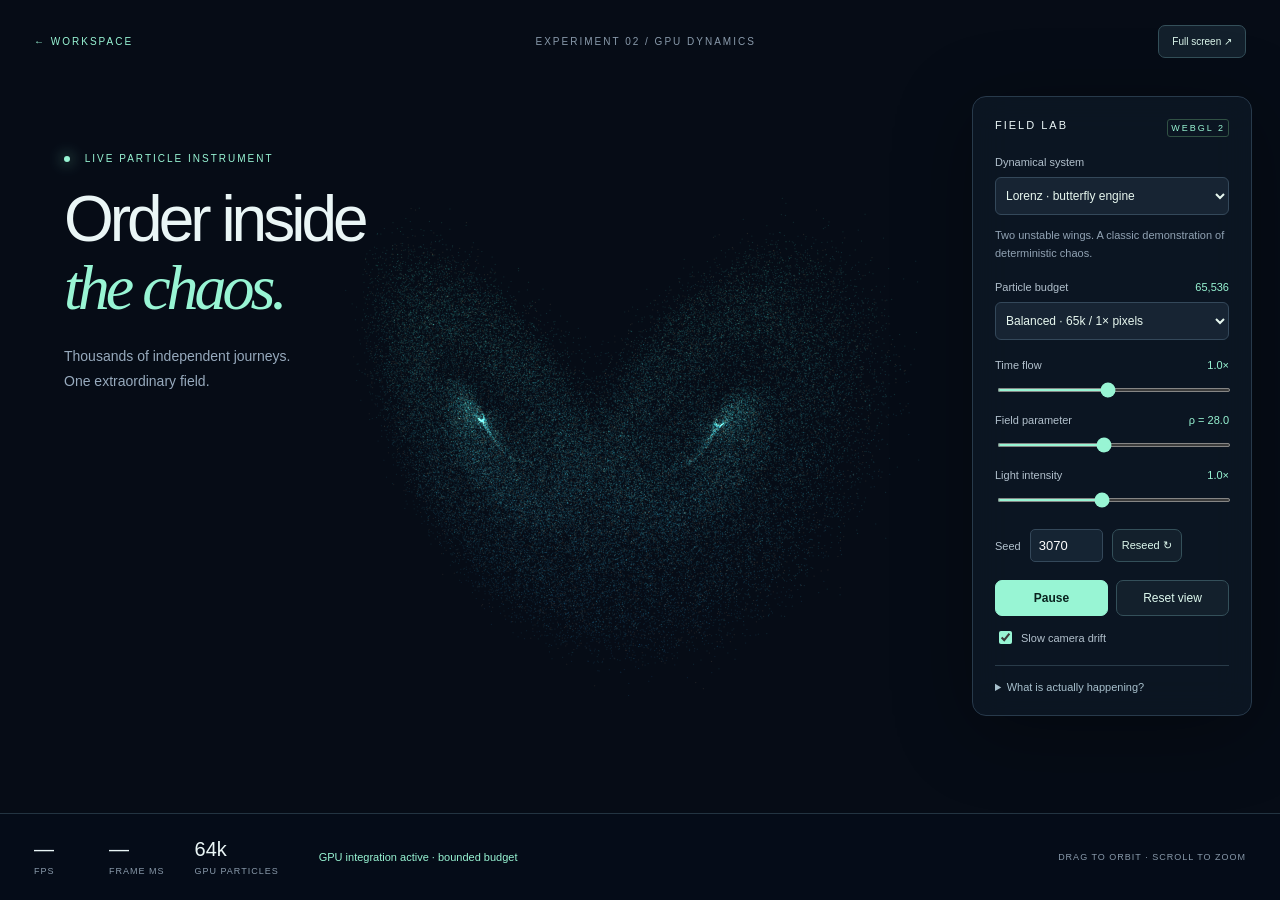
==== modules/field-lab/index.html @ cea6cc11 "Publish Explore Workspace v0.1 local-first experiments" ====
<!doctype html><html lang="en"><head><meta charset="utf-8"><meta name="viewport" content="width=device-width,initial-scale=1"><title>Field Lab · Explore Workspace</title><link rel="stylesheet" href="style.css"></head><body>
<canvas tabindex="0" id="field" aria-label="Interactive three-dimensional GPU particle attractor. Drag or use arrow keys to orbit; scroll or press plus/minus to zoom."></canvas>
<header><a href="../../index.html" target="_top">← WORKSPACE</a><span>EXPERIMENT 02 / GPU DYNAMICS</span><button id="fullscreen">Full screen ↗</button></header>
<main><div class="eyebrow"><i></i> LIVE PARTICLE INSTRUMENT</div><h1>Order inside<br><em>the chaos.</em></h1><p class="intro">Thousands of independent journeys.<br>One extraordinary field.</p></main>
<aside aria-label="Simulation controls"><div class="panel-title">FIELD LAB <span>WEBGL 2</span></div>
<label for="system">Dynamical system</label><select id="system"><option value="0">Lorenz · butterfly engine</option><option value="1">Thomas · tangled symmetry</option><option value="2">Aizawa · orbital bloom</option></select>
<p id="description">Two unstable wings. A classic demonstration of deterministic chaos.</p>
<label for="quality">Particle budget <output id="countLabel">65,536</output></label><select id="quality"><option value="32768">Quiet · 32k / 1× pixels</option><option value="65536" selected>Balanced · 65k / 1× pixels</option><option value="262144">Luminous · 262k / 1.25× pixels</option><option value="524288">Dense · 524k / 1.5× pixels</option></select>
<label for="speed">Time flow <output id="speedLabel">1.0×</output></label><input id="speed" type="range" min="0.1" max="2" step="0.1" value="1">
<label for="shape">Field parameter <output id="shapeLabel">ρ = 28.0</output></label><input id="shape" type="range" min="18" max="40" step="0.1" value="28">
<label for="glow">Light intensity <output id="glowLabel">1.0×</output></label><input id="glow" type="range" min="0.2" max="2" step="0.1" value="1">
<div class="seed-row"><label for="seed">Seed</label><input id="seed" type="number" min="1" max="999999" value="3070"><button id="reset">Reseed ↻</button></div>
<div class="actions"><button id="pause" class="primary">Pause</button><button id="camera">Reset view</button></div>
<label class="check"><input id="rotate" type="checkbox" checked> Slow camera drift</label>
<details><summary>What is actually happening?</summary><p>Position integration runs on the GPU using WebGL 2 transform feedback: two particle buffers exchange roles every step. RK2 integration, four bounded substeps per displayed frame. CPU seeds particles; it does not integrate them.</p><p>Artistic dynamical-system exploration, not CFD, an engineering simulation, or a benchmark. FPS is observed browser frame cadence, not GPU execution time. No VRAM or temperature telemetry is available here.</p><p>Budget never increases automatically. Resolution is capped at 2560 × 1440 equivalent pixels; stop or choose Quiet if your machine feels busy. Hidden tabs pause; context loss stops the lab. Reload to restore.</p></details>
</aside>
<footer><div><b id="fps">—</b><span>FPS</span></div><div><b id="frame">—</b><span>FRAME MS</span></div><div><b id="particles">65k</b><span>GPU PARTICLES</span></div><p id="status" role="status">Initializing GPU…</p><span class="gesture">DRAG TO ORBIT · SCROLL TO ZOOM</span></footer>
<div id="error" role="alert" hidden></div><script src="lab.js"></script></body></html>
---- modules/field-lab/style.css ----
:root{color-scheme:dark;--mint:#98f5d4;--muted:#899aab}*{box-sizing:border-box}body{margin:0;background:#060c16;color:#eaf6f6;font-family:Inter,Segoe UI,Arial,sans-serif;font-size:13px;overflow:hidden}canvas{position:fixed;inset:0;width:100%;height:100%;touch-action:none;cursor:grab}canvas:active{cursor:grabbing}header{position:fixed;top:0;left:0;right:0;padding:25px 34px;display:flex;align-items:center;justify-content:space-between;gap:20px;font-size:10px;letter-spacing:2px;color:var(--muted)}a{color:var(--mint);text-decoration:none}button,select,input{font:inherit}button{border:1px solid #34505a;border-radius:7px;background:#13202c;color:#def9ee;padding:10px 13px;cursor:pointer}button:hover{background:#263b45}button:focus-visible,input:focus-visible,select:focus-visible,summary:focus-visible{outline:2px solid var(--mint);outline-offset:3px}main{position:absolute;left:5%;top:17%;pointer-events:none}.eyebrow{font-size:10px;letter-spacing:2px;color:var(--mint)}i{display:inline-block;width:6px;height:6px;border-radius:50%;background:var(--mint);margin-right:10px;box-shadow:0 0 15px var(--mint)}h1{font-size:clamp(42px,5vw,76px);font-weight:450;line-height:1.06;letter-spacing:-4px;margin:22px 0}em{font-family:Georgia,serif;font-weight:400;color:var(--mint)}.intro{font-size:14px;line-height:1.8;color:#97aabd}aside{position:absolute;right:28px;top:96px;width:280px;max-height:calc(100vh - 190px);overflow:auto;padding:22px;border:1px solid #283a4b;border-radius:14px;background:#0d1724e8;box-shadow:0 15px 80px #0005;backdrop-filter:blur(18px)}.panel-title{letter-spacing:2px;font-size:11px;margin-bottom:25px}.panel-title span{float:right;font-size:9px;color:var(--mint);border:1px solid #315144;padding:3px;border-radius:3px}label{display:block;color:#b2c1cd;font-size:11px;margin:19px 0 9px}output{float:right;color:var(--mint);font-variant-numeric:tabular-nums}select{width:100%;background:#172433;color:#e7f7ef;border:1px solid #34485a;padding:10px 6px;border-radius:6px;font-size:12px}aside p{font-size:11px;line-height:1.65;color:#91a3b4}input[type=range]{width:100%;accent-color:var(--mint);height:4px}.seed-row{display:flex;align-items:center;gap:9px;margin-top:24px}.seed-row label{margin:0}.seed-row input{width:73px;background:#152433;border:1px solid #34485a;color:white;padding:8px;border-radius:5px}.seed-row button{font-size:11px;padding:9px}.actions{display:flex;gap:8px;margin:18px 0 12px}.actions button{flex:1;font-size:12px}.primary{background:var(--mint);border-color:var(--mint);color:#09221e;font-weight:600}.primary:hover{background:#bcffe7}.check{display:flex;align-items:center;gap:6px;margin-top:10px}.check input{accent-color:var(--mint)}details{border-top:1px solid #293b49;margin-top:18px;padding-top:15px}summary{cursor:pointer;font-size:11px;color:#a7c0cc}footer{position:fixed;bottom:0;left:0;right:0;padding:24px 34px;display:flex;gap:30px;align-items:center;border-top:1px solid #233441;background:#070e19d9}footer div{display:flex;flex-direction:column;gap:5px;min-width:45px}footer b{font-size:20px;font-weight:400;font-variant-numeric:tabular-nums}footer span{font-size:9px;color:var(--muted);letter-spacing:1px}footer p{font-size:11px;color:var(--mint);margin-left:10px}.gesture{margin-left:auto}#error{position:fixed;top:45%;left:25%;right:25%;padding:25px;border:1px solid #ea9e82;background:#28191a;border-radius:12px;line-height:1.6}@media(max-width:850px){main{top:110px;left:25px}h1{font-size:44px;letter-spacing:-2px}.intro{display:none}aside{width:245px;right:15px;top:85px;padding:15px}header{padding:20px}header>span{display:none}.gesture{display:none}footer{padding:16px;gap:18px}footer p{max-width:130px;font-size:10px}}@media(max-width:580px){body{overflow:auto}canvas{height:60vh}main{top:90px}h1{font-size:34px}aside{position:relative;top:auto;right:auto;margin:56vh 12px 100px;width:auto;max-height:none}header{background:#070e19b0}footer p{display:none}#error{left:10%;right:10%;top:30%}}
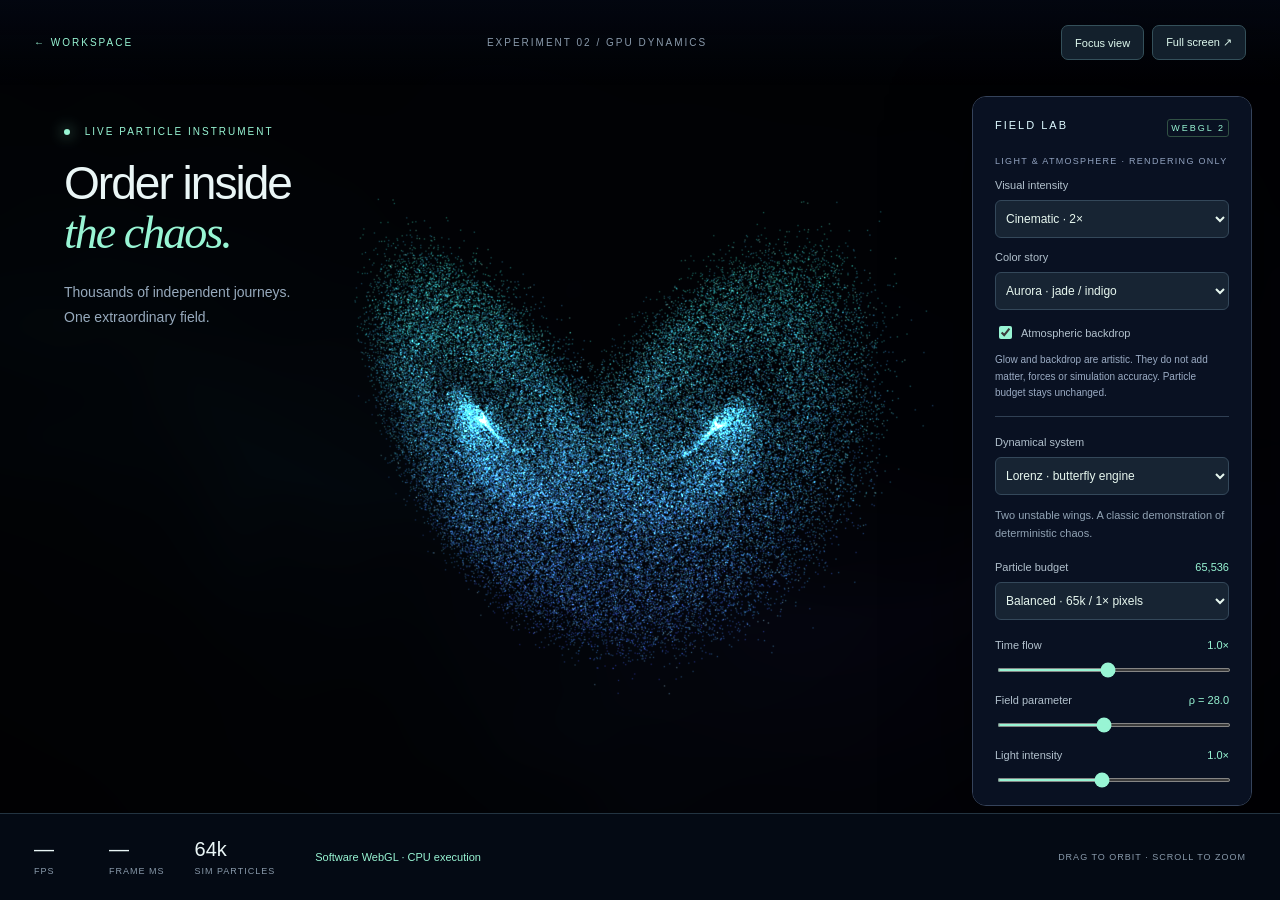
==== commit b4921c17: "Intensify GPU visuals with cinematic light, focus mode and renderer diagnostics [skip ci]" ====
--- a/modules/field-lab/index.html
+++ b/modules/field-lab/index.html
@@ -1,8 +1,9 @@
-<!doctype html><html lang="en"><head><meta charset="utf-8"><meta name="viewport" content="width=device-width,initial-scale=1"><title>Field Lab · Explore Workspace</title><link rel="stylesheet" href="style.css"></head><body>
+<!doctype html><html lang="en"><head><meta charset="utf-8"><meta name="viewport" content="width=device-width,initial-scale=1"><title>Field Lab · Explore Workspace</title><link rel="stylesheet" href="style.css"><link rel="stylesheet" href="../shared/visuals.css"></head><body>
 <canvas tabindex="0" id="field" aria-label="Interactive three-dimensional GPU particle attractor. Drag or use arrow keys to orbit; scroll or press plus/minus to zoom."></canvas>
-<header><a href="../../index.html" target="_top">← WORKSPACE</a><span>EXPERIMENT 02 / GPU DYNAMICS</span><button id="fullscreen">Full screen ↗</button></header>
+<header><a href="../../index.html" target="_top">← WORKSPACE</a><span>EXPERIMENT 02 / GPU DYNAMICS</span><div class="header-actions"><button id="focus" aria-expanded="true">Focus view</button><button id="fullscreen">Full screen ↗</button></div></header>
 <main><div class="eyebrow"><i></i> LIVE PARTICLE INSTRUMENT</div><h1>Order inside<br><em>the chaos.</em></h1><p class="intro">Thousands of independent journeys.<br>One extraordinary field.</p></main>
 <aside aria-label="Simulation controls"><div class="panel-title">FIELD LAB <span>WEBGL 2</span></div>
+<section class="visual-controls" aria-label="Presentation controls"><div class="visual-label">Light & atmosphere · rendering only</div><label for="look">Visual intensity</label><select id="look"><option value="1">Original · 1×</option><option value="2" selected>Cinematic · 2×</option></select><label for="palette">Color story</label><select id="palette"><option value="0">Aurora · jade / indigo</option><option value="1">Spectral · violet / ice</option><option value="2">Solar · copper / rose</option></select><label class="check"><input id="ambience" type="checkbox" checked> Atmospheric backdrop</label><p id="visualNote">Glow and backdrop are artistic. They do not add matter, forces or simulation accuracy. Particle budget stays unchanged.</p></section>
 <label for="system">Dynamical system</label><select id="system"><option value="0">Lorenz · butterfly engine</option><option value="1">Thomas · tangled symmetry</option><option value="2">Aizawa · orbital bloom</option></select>
 <p id="description">Two unstable wings. A classic demonstration of deterministic chaos.</p>
 <label for="quality">Particle budget <output id="countLabel">65,536</output></label><select id="quality"><option value="32768">Quiet · 32k / 1× pixels</option><option value="65536" selected>Balanced · 65k / 1× pixels</option><option value="262144">Luminous · 262k / 1.25× pixels</option><option value="524288">Dense · 524k / 1.5× pixels</option></select>
@@ -13,6 +14,8 @@
 <div class="actions"><button id="pause" class="primary">Pause</button><button id="camera">Reset view</button></div>
 <label class="check"><input id="rotate" type="checkbox" checked> Slow camera drift</label>
 <details><summary>What is actually happening?</summary><p>Position integration runs on the GPU using WebGL 2 transform feedback: two particle buffers exchange roles every step. RK2 integration, four bounded substeps per displayed frame. CPU seeds particles; it does not integrate them.</p><p>Artistic dynamical-system exploration, not CFD, an engineering simulation, or a benchmark. FPS is observed browser frame cadence, not GPU execution time. No VRAM or temperature telemetry is available here.</p><p>Budget never increases automatically. Resolution is capped at 2560 × 1440 equivalent pixels; stop or choose Quiet if your machine feels busy. Hidden tabs pause; context loss stops the lab. Reload to restore.</p></details>
+<details><summary>Which GPU is running this?</summary><p id="renderer">Checking browser renderer…</p><p id="gpuNote">The browser selects the rendering device.</p><p>On Windows, check <b>chrome://gpu</b> or <b>edge://gpu</b> for hardware-accelerated WebGL and the renderer. Task Manager → Details → GPU engine shows the browser process's active GPU. This page cannot measure GPU utilization, temperature or total VRAM.</p></details>
 </aside>
-<footer><div><b id="fps">—</b><span>FPS</span></div><div><b id="frame">—</b><span>FRAME MS</span></div><div><b id="particles">65k</b><span>GPU PARTICLES</span></div><p id="status" role="status">Initializing GPU…</p><span class="gesture">DRAG TO ORBIT · SCROLL TO ZOOM</span></footer>
-<div id="error" role="alert" hidden></div><script src="lab.js"></script></body></html>
+<footer><div><b id="fps">—</b><span>FPS</span></div><div><b id="frame">—</b><span>FRAME MS</span></div><div><b id="particles">65k</b><span>SIM PARTICLES</span></div><p id="status" role="status">Initializing GPU…</p><span class="gesture">DRAG TO ORBIT · SCROLL TO ZOOM</span></footer>
+<div id="error" role="alert" hidden></div><script src="../shared/visuals.js"></script><script src="lab.js"></script></body></html>
+
--- a/modules/shared/visuals.css
+++ b/modules/shared/visuals.css
@@ -0,0 +1,2 @@
+/* Shared exhibit controls; motion belongs to the simulation, never decorative CSS. */
+header{z-index:5;background:linear-gradient(#030712d9,transparent);gap:14px}header .header-actions{display:flex;gap:8px;letter-spacing:0}header button{font-size:11px}main{z-index:1;top:14%;max-width:330px}h1{font-size:clamp(35px,3.6vw,57px);letter-spacing:-2px}.intro,main>p{max-width:260px}aside{z-index:3;background:#0a1325ef;border-color:#35435b;box-shadow:0 22px 80px #0008}footer{z-index:4;background:#050b16e8}.visual-controls{border-bottom:1px solid #304054;padding-bottom:14px;margin-bottom:17px}.visual-controls label:first-child{margin-top:8px}.visual-controls label{margin-top:13px}.visual-controls p{margin-bottom:0}.visual-label{font-size:9px;letter-spacing:1.3px;color:#91a2bf;text-transform:uppercase}#renderer{display:block;font-family:ui-monospace,Consolas,monospace;font-size:10px;line-height:1.5;overflow-wrap:anywhere;color:#d5e3ed}#gpuNote{font-size:10px}.software-warning{color:#ffd29b!important}#visualNote{font-size:10px;color:#9bacc4}.focus-mode aside,.focus-mode main,.focus-mode footer{display:none}.focus-mode canvas{height:100svh!important}.focus-mode header{background:linear-gradient(#030712b8,transparent)}.focus-mode header>span{display:none}#error{z-index:7}body[data-look="2"] .panel-title{color:#ddf9ff}button[disabled]{opacity:.45;cursor:not-allowed}@media(max-width:950px){main{max-width:250px}h1{font-size:34px}aside{width:260px}}@media(max-width:650px) and (min-width:581px){main{max-width:210px}h1{font-size:28px}aside{width:240px;right:12px}}@media(max-width:580px){header{padding:14px 12px;gap:8px;font-size:9px;letter-spacing:1px}header button{padding:9px;font-size:10px}main{top:78px;left:20px;max-width:240px}h1{font-size:29px;margin:12px 0;line-height:1.05}.eyebrow{font-size:8px;letter-spacing:1.3px}.legend{margin-top:12px;font-size:10px}canvas{height:60svh}aside{width:auto;max-height:none;margin:56svh 12px 106px;padding:20px;top:auto;right:auto}footer{padding:12px;gap:18px}footer b{font-size:16px}footer span{font-size:8px}#error{top:25%;left:5%;right:5%;padding:18px;font-size:12px}}@media(prefers-reduced-motion:reduce){*,*:before,*:after{scroll-behavior:auto!important;animation:none!important;transition:none!important}}
